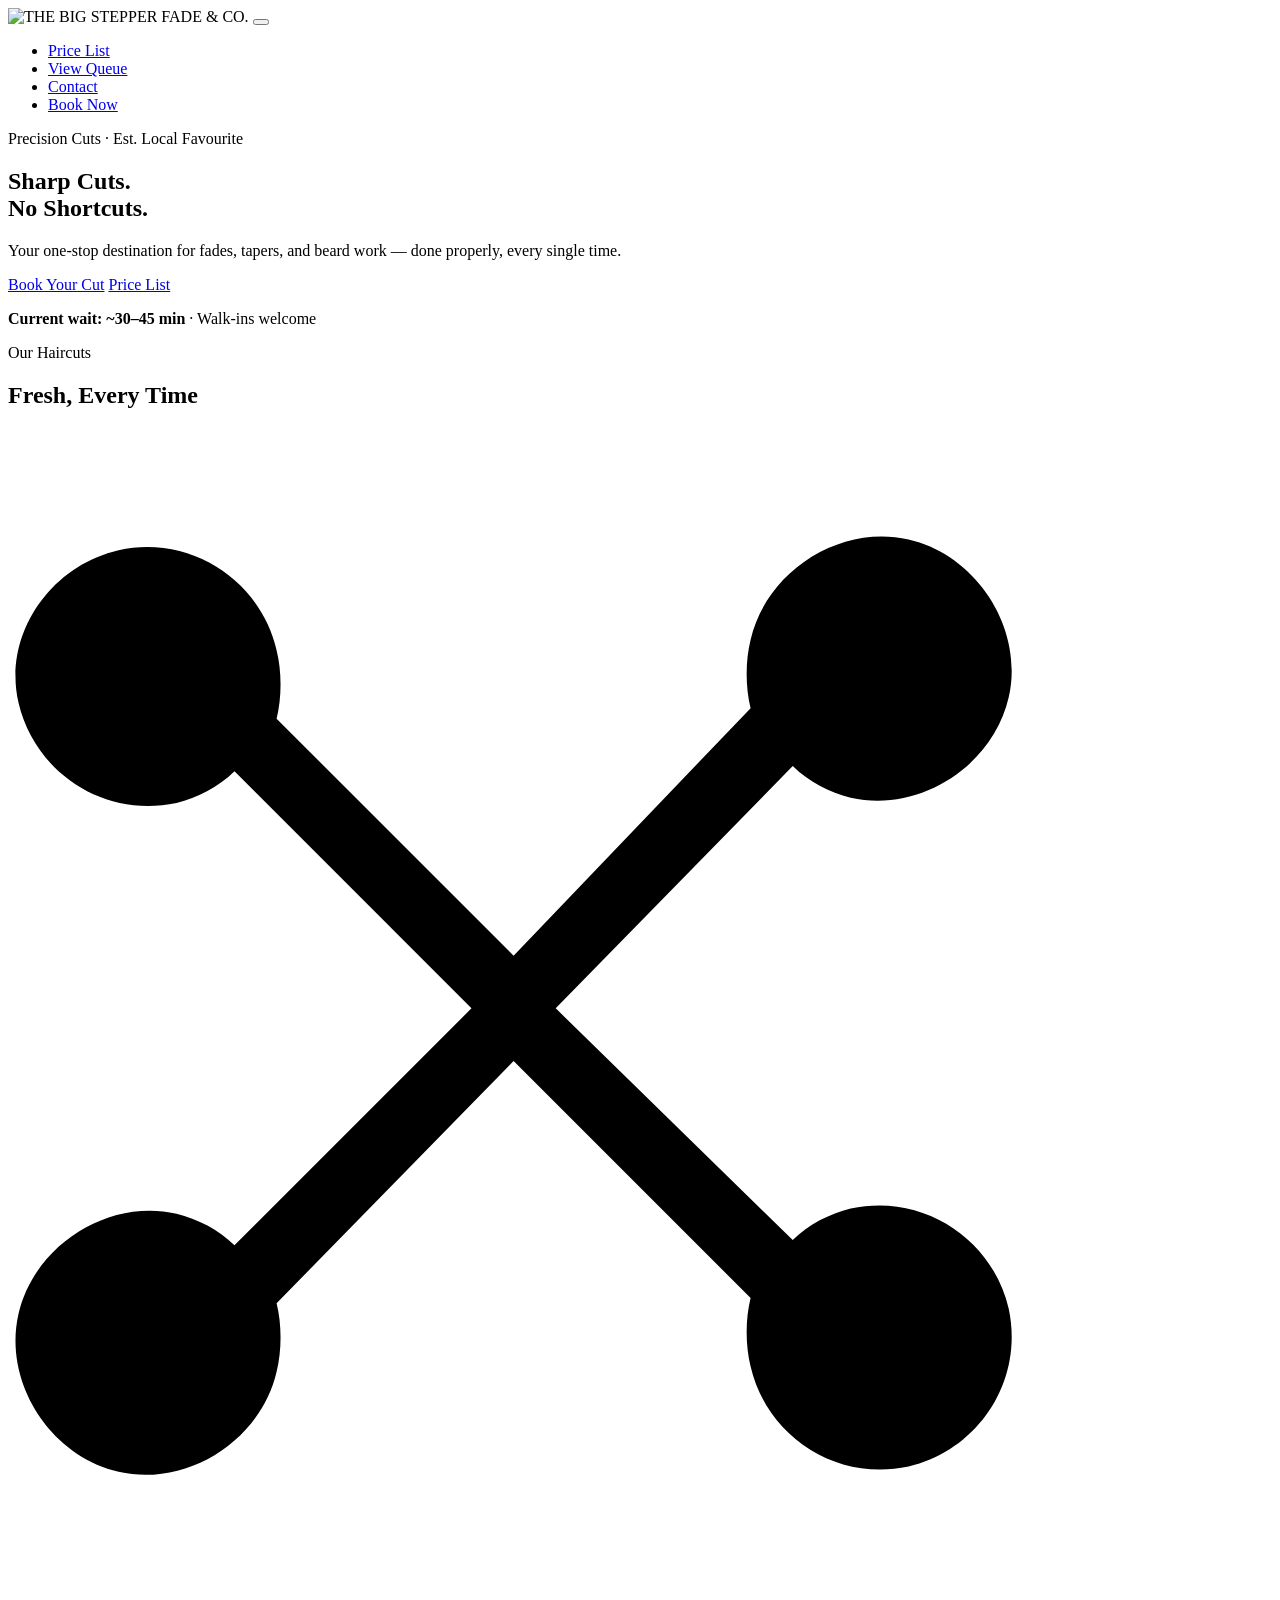
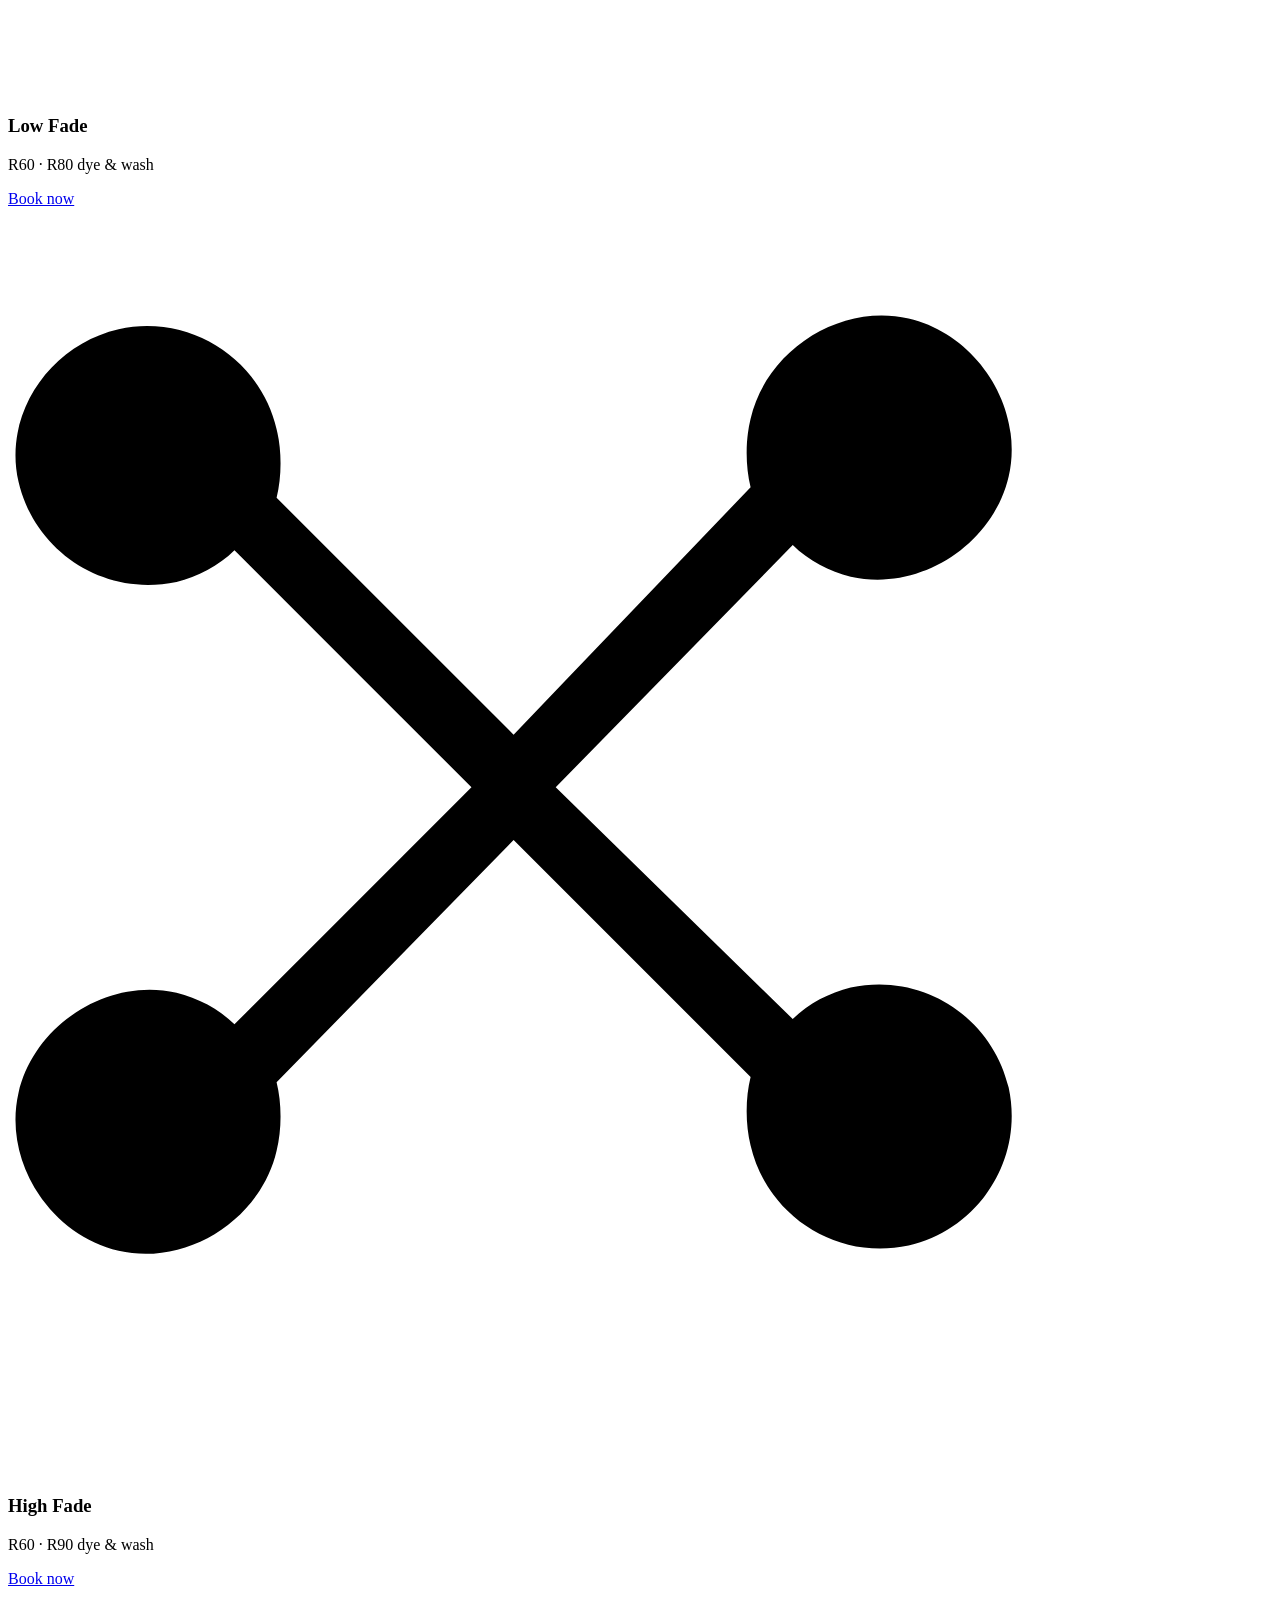
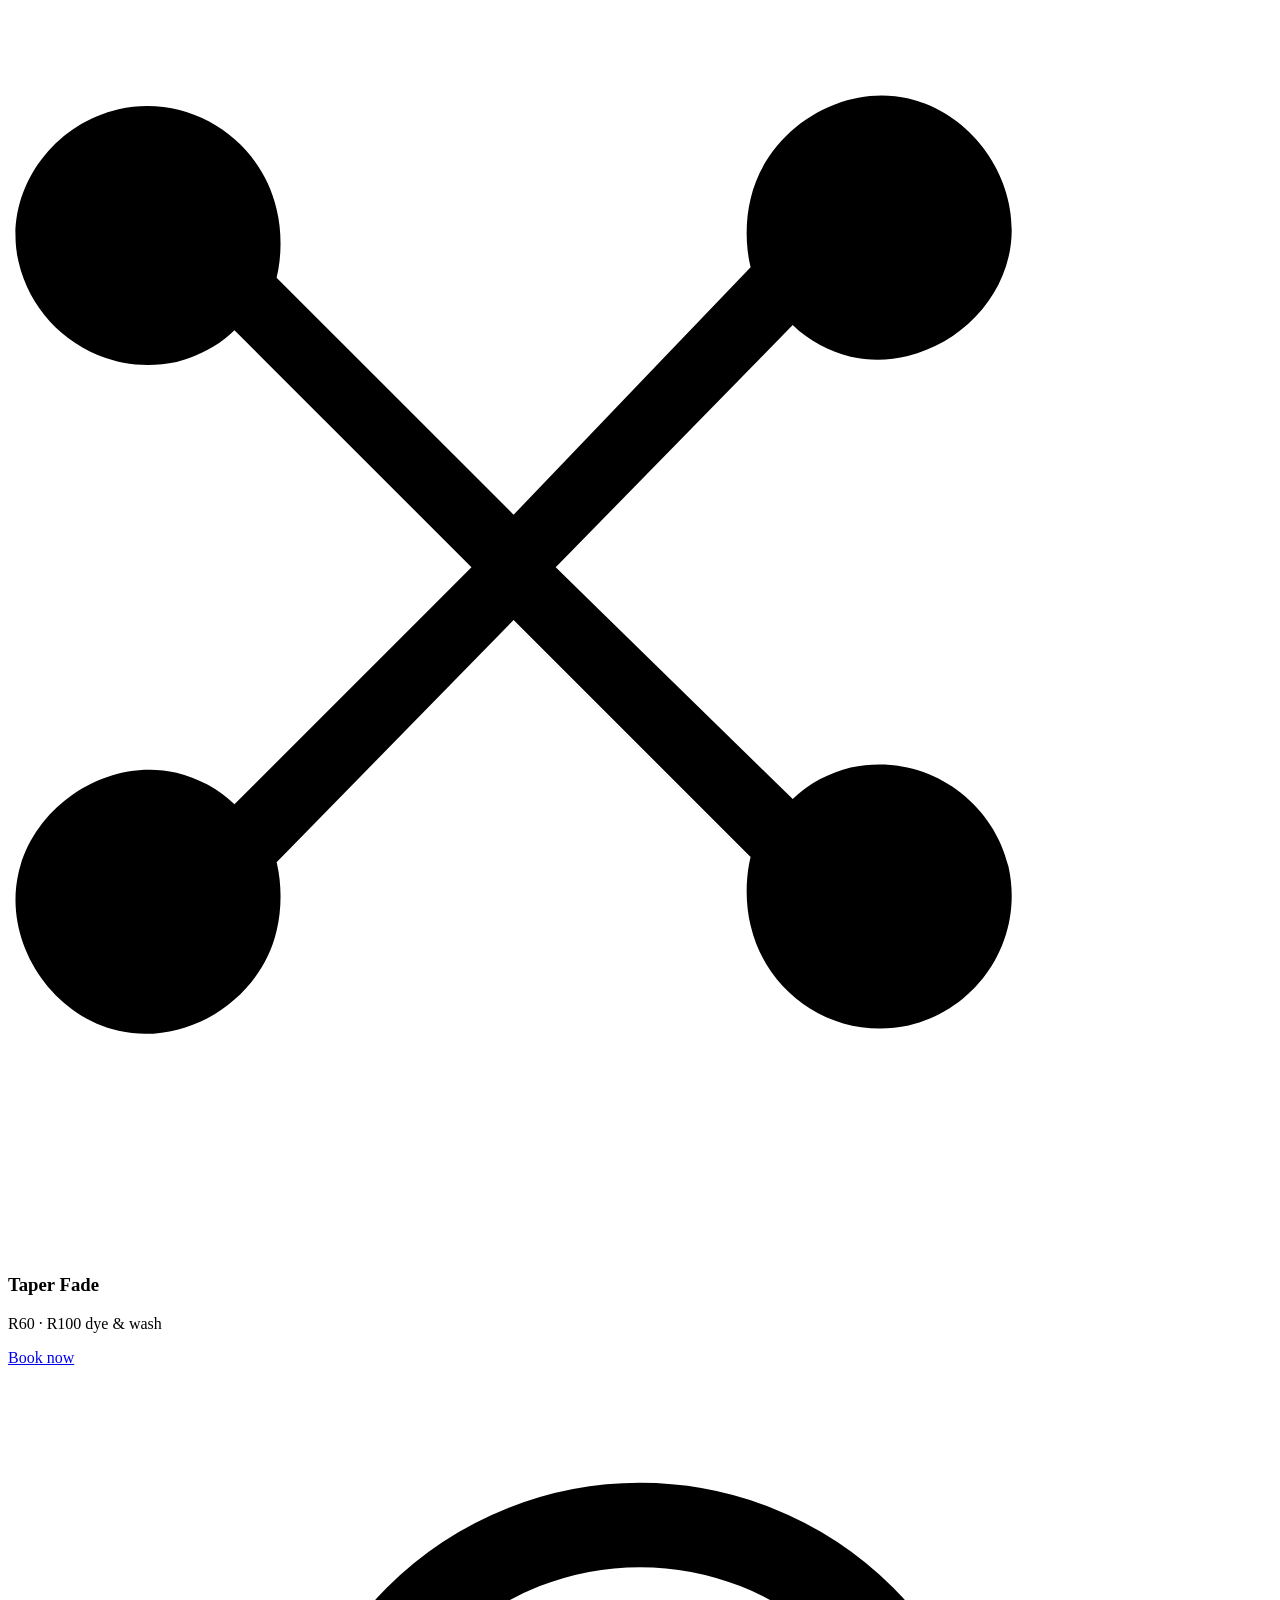
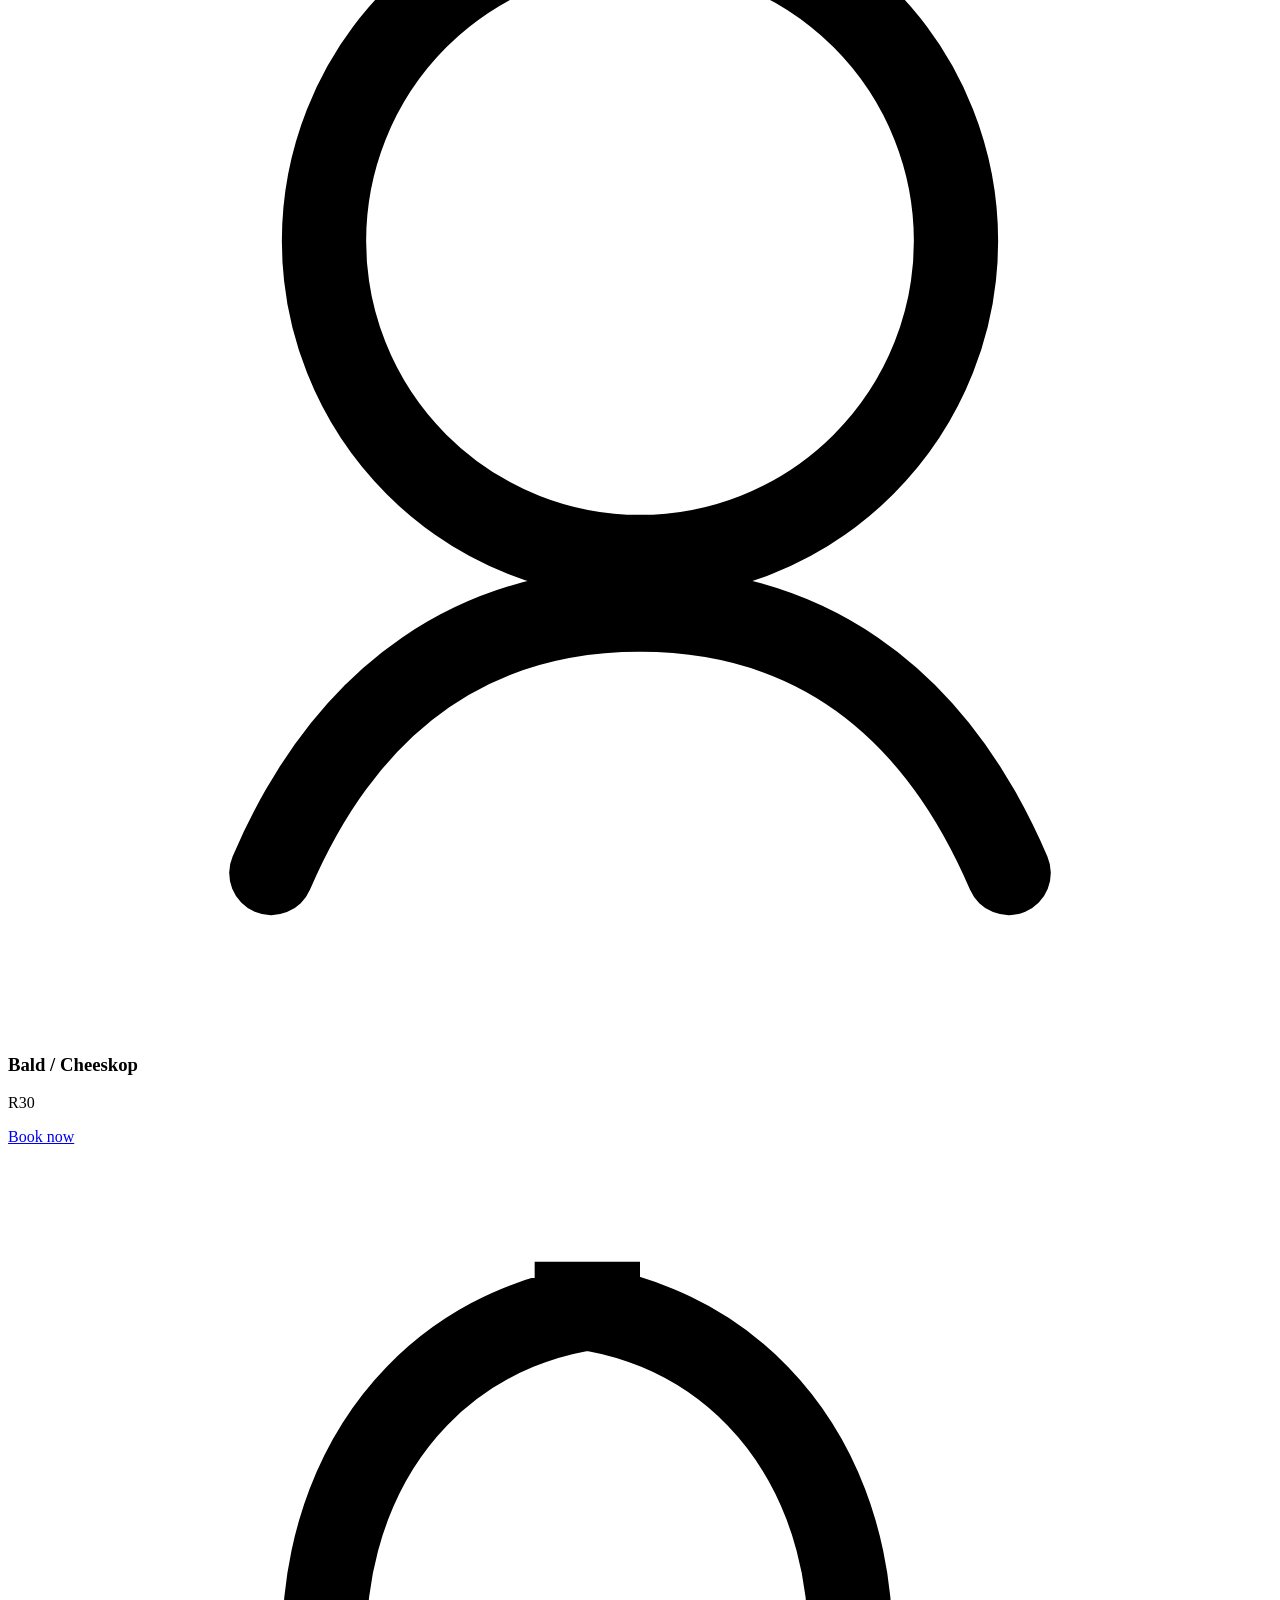
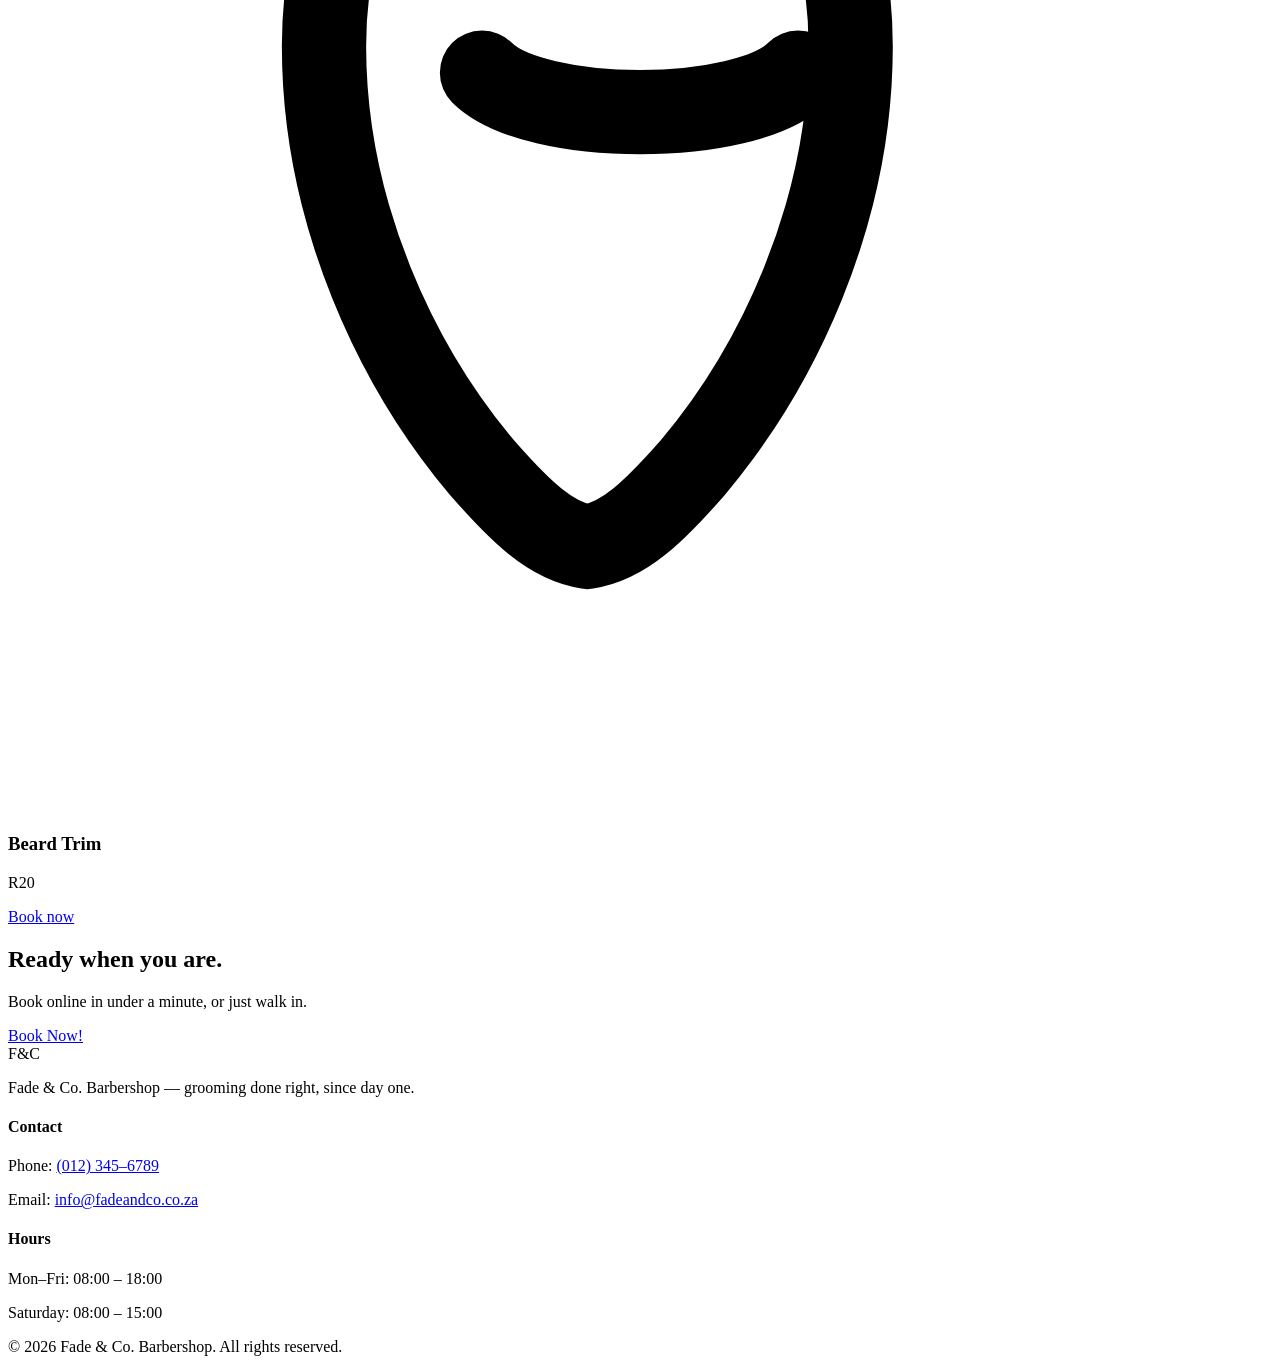
==== html/index.html @ 2b7544cd "new changes" ====
<!DOCTYPE html>
<html lang="en">
<head>
<meta charset="UTF-8">
<meta name="viewport" content="width=device-width, initial-scale=1.0">
<title>Fade &amp; Co. Barbershop</title>
<link rel="preconnect" href="https://fonts.googleapis.com">
<link rel="preconnect" href="https://fonts.gstatic.com" crossorigin>
<link href="https://fonts.googleapis.com/css2?family=Bebas+Neue&family=Jost:wght@400;500;600;700&display=swap" rel="stylesheet">
<link rel="stylesheet" href="styles.css">
</head>
<body>
 
<header class="site-header">
    <div class="header-inner">
        <img src="./Assets/Logo.jpg" alt="THE BIG STEPPER" class="logo">
            <!-- Swap this span for <img src="logo.png" alt="Fade & Co. logo"> when you have your own logo -->
            <span class="logo-text">FADE&nbsp;&amp;&nbsp;CO.</span>
 
        <button class="nav-toggle" id="navToggle" aria-label="Toggle menu" aria-expanded="false">
            <span></span><span></span><span></span>
        </button>
 
        <nav id="siteNav">
            <ul>
                <li><a href="#services">Price List</a></li>
                <li><a href="#queue">View Queue</a></li>
                <li><a href="#contact">Contact</a></li>
                <li><a class=".nav-cta" href="queue.html">Book Now</a></li>
            </ul>
        </nav>
    </div>
</header>
 
<main>
 
    <section id="top" class="hero">
        <div class="hero-media">
            <img src="./Assets/barber-shop.webp" alt="" class="hero-img" onerror="this.style.display='none'">
        </div>
        <div class="hero-overlay"></div>
        <div class="hero-content">
            <p class="eyebrow">Precision Cuts &middot; Est. Local Favourite</p>
            <h1>Sharp Cuts.<br>No Shortcuts.</h1>
            <p class="hero-copy">Your one-stop destination for fades, tapers, and beard work — done properly, every single time.</p>
            <div class="hero-actions">
                <a href="queue.html" class="btn btn-gold">Book Your Cut</a>
                <a href="#services" class="btn btn-outline">Price List</a>
            </div>
        </div>
    </section>
 
    <div class="stripe-divider" role="presentation"></div>
 
    <section id="queue" class="queue-strip">
        <span class="queue-dot" aria-hidden="true"></span>
        <p><strong>Current wait: ~30&ndash;45 min</strong> &middot; Walk-ins welcome</p>
    </section>
 
    <section id="services" class="services">
        <div class="section-heading">
            <p class="eyebrow">Our Haircuts</p>
            <h2>Fresh, Every Time</h2>
        </div>
 
        <div class="cards-container">
 
            <article class="service-card">
                <div class="service-media">
                    <svg class="media-fallback" viewBox="0 0 24 24" aria-hidden="true"><path d="M9.6 12l4.5 4.5c-.1.4-.1.9 0 1.3.3 1.3 1.6 2.2 3 1.9 1.3-.3 2.2-1.6 1.9-3-.3-1.3-1.6-2.2-3-1.9-.4.1-.8.3-1.1.6L10.4 11 14.9 6.4c.3.3.7.5 1.1.6 1.3.3 2.7-.6 3-1.9.3-1.3-.6-2.7-1.9-3-1.3-.3-2.7.6-3 1.9-.1.4-.1.9 0 1.3L9.6 10 5.1 5.5c.1-.4.1-.9 0-1.3-.3-1.3-1.6-2.2-3-1.9C.8 2.6-.1 3.9.2 5.2c.3 1.3 1.6 2.2 3 1.9.4-.1.8-.3 1.1-.6L8.8 11l-4.5 4.5c-.3-.3-.7-.5-1.1-.6-1.3-.3-2.7.6-3 1.9-.3 1.3.6 2.7 1.9 3 1.3.3 2.7-.6 3-1.9.1-.4.1-.9 0-1.3L9.6 12z" fill="currentColor"/></svg>
                    <img src="./Assets/Lowfade.jpg" alt="Low Fade haircut" loading="lazy" onerror="this.style.display='none'">
                </div>
                <div class="service-info">
                    <h3>Low Fade</h3>
                    <p class="price">R60 <span>&middot; R80 dye &amp; wash</span></p>
                    <a href="queue.html" class="btn-book">Book now</a>
                </div>
            </article>
 
            <article class="service-card">
                <div class="service-media">
                    <svg class="media-fallback" viewBox="0 0 24 24" aria-hidden="true"><path d="M9.6 12l4.5 4.5c-.1.4-.1.9 0 1.3.3 1.3 1.6 2.2 3 1.9 1.3-.3 2.2-1.6 1.9-3-.3-1.3-1.6-2.2-3-1.9-.4.1-.8.3-1.1.6L10.4 11 14.9 6.4c.3.3.7.5 1.1.6 1.3.3 2.7-.6 3-1.9.3-1.3-.6-2.7-1.9-3-1.3-.3-2.7.6-3 1.9-.1.4-.1.9 0 1.3L9.6 10 5.1 5.5c.1-.4.1-.9 0-1.3-.3-1.3-1.6-2.2-3-1.9C.8 2.6-.1 3.9.2 5.2c.3 1.3 1.6 2.2 3 1.9.4-.1.8-.3 1.1-.6L8.8 11l-4.5 4.5c-.3-.3-.7-.5-1.1-.6-1.3-.3-2.7.6-3 1.9-.3 1.3.6 2.7 1.9 3 1.3.3 2.7-.6 3-1.9.1-.4.1-.9 0-1.3L9.6 12z" fill="currentColor"/></svg>
                    <img src="./Assets/Highfade.jpg" alt="High Fade haircut" loading="lazy" onerror="this.style.display='none'">
                </div>
                <div class="service-info">
                    <h3>High Fade</h3>
                    <p class="price">R60 <span>&middot; R90 dye &amp; wash</span></p>
                    <a href="queue.html" class="btn-book">Book now</a>
                </div>
            </article>
 
            <article class="service-card">
                <div class="service-media">
                    <svg class="media-fallback" viewBox="0 0 24 24" aria-hidden="true"><path d="M9.6 12l4.5 4.5c-.1.4-.1.9 0 1.3.3 1.3 1.6 2.2 3 1.9 1.3-.3 2.2-1.6 1.9-3-.3-1.3-1.6-2.2-3-1.9-.4.1-.8.3-1.1.6L10.4 11 14.9 6.4c.3.3.7.5 1.1.6 1.3.3 2.7-.6 3-1.9.3-1.3-.6-2.7-1.9-3-1.3-.3-2.7.6-3 1.9-.1.4-.1.9 0 1.3L9.6 10 5.1 5.5c.1-.4.1-.9 0-1.3-.3-1.3-1.6-2.2-3-1.9C.8 2.6-.1 3.9.2 5.2c.3 1.3 1.6 2.2 3 1.9.4-.1.8-.3 1.1-.6L8.8 11l-4.5 4.5c-.3-.3-.7-.5-1.1-.6-1.3-.3-2.7.6-3 1.9-.3 1.3.6 2.7 1.9 3 1.3.3 2.7-.6 3-1.9.1-.4.1-.9 0-1.3L9.6 12z" fill="currentColor"/></svg>
                    <img src="./Assets/Tapperfade.jpg" alt="Taper Fade haircut" loading="lazy" onerror="this.style.display='none'">
                </div>
                <div class="service-info">
                    <h3>Taper Fade</h3>
                    <p class="price">R60 <span>&middot; R100 dye &amp; wash</span></p>
                    <a href="queue.html" class="btn-book">Book now</a>
                </div>
            </article>
 
            <article class="service-card">
                <div class="service-media">
                    <svg class="media-fallback" viewBox="0 0 24 24" aria-hidden="true"><circle cx="12" cy="9" r="6" fill="none" stroke="currentColor" stroke-width="1.6"/><path d="M5 21c1.5-3.5 4-5 7-5s5.5 1.5 7 5" fill="none" stroke="currentColor" stroke-width="1.6" stroke-linecap="round"/></svg>
                    <img src="./Assets/cheesekop.jpg" alt="Bald / cheeskop cut" loading="lazy" onerror="this.style.display='none'">
                </div>
                <div class="service-info">
                    <h3>Bald / Cheeskop</h3>
                    <p class="price">R30</p>
                    <a href="queue.html" class="btn-book">Book now</a>
                </div>
            </article>
 
            <article class="service-card">
                <div class="service-media">
                    <svg class="media-fallback" viewBox="0 0 24 24" aria-hidden="true"><path d="M12 3c-3.3 0-6 2.5-6 6.5 0 3.2 1.4 6.1 3 8 .7.8 1.3 1.4 2 1.5.7-.1 1.3-.7 2-1.5 1.6-1.9 3-4.8 3-8 0-4-2.7-6.5-6-6.5z" fill="none" stroke="currentColor" stroke-width="1.6"/><path d="M9 10c1 1 5 1 6 0" fill="none" stroke="currentColor" stroke-width="1.6" stroke-linecap="round"/></svg>
                    <img src="./Assets/beard.webp" alt="Beard trim" loading="lazy" onerror="this.style.display='none'">
                </div>
                <div class="service-info">
                    <h3>Beard Trim</h3>
                    <p class="price">R20</p>
                    <a href="queue.html" class="btn-book">Book now</a>
                </div>
            </article>
 
        </div>
    </section>
 
    <section id="book" class="cta-band">
        <h2>Ready when you are.</h2>
        <p>Book online in under a minute, or just walk in.</p>
        <a href="queue.html" class="btn btn-gold">Book Now!</a>
    </section>
 
</main>
 
<footer id="contact" class="site-footer">
    <div class="footer-inner">
        <div class="footer-col">
            <span class="logo-mark small">F&amp;C</span>
            <p class="footer-about">Fade &amp; Co. Barbershop &mdash; grooming done right, since day one.</p>
        </div>
        <div class="footer-col">
            <h4>Contact</h4>
            <p>Phone: <a href="tel:+27123456789">(012) 345&ndash;6789</a></p>
            <p>Email: <a href="mailto:info@fadeandco.co.za">info@fadeandco.co.za</a></p>
        </div>
        <div class="footer-col">
            <h4>Hours</h4>
            <p>Mon&ndash;Fri: 08:00 &ndash; 18:00</p>
            <p>Saturday: 08:00 &ndash; 15:00</p>
        </div>
    </div>
    <div class="footer-bottom">
        <p>&copy; 2026 Fade &amp; Co. Barbershop. All rights reserved.</p>
    </div>
</footer>
 
<script>
    const navToggle = document.getElementById('navToggle');
    const siteNav = document.getElementById('siteNav');
    navToggle.addEventListener('click', () => {
        const open = siteNav.classList.toggle('open');
        navToggle.setAttribute('aria-expanded', open);
    });
    siteNav.querySelectorAll('a').forEach(link => {
        link.addEventListener('click', () => {
            siteNav.classList.remove('open');
            navToggle.setAttribute('aria-expanded', false);
        });
    });
</script>
 
</body>
</html>
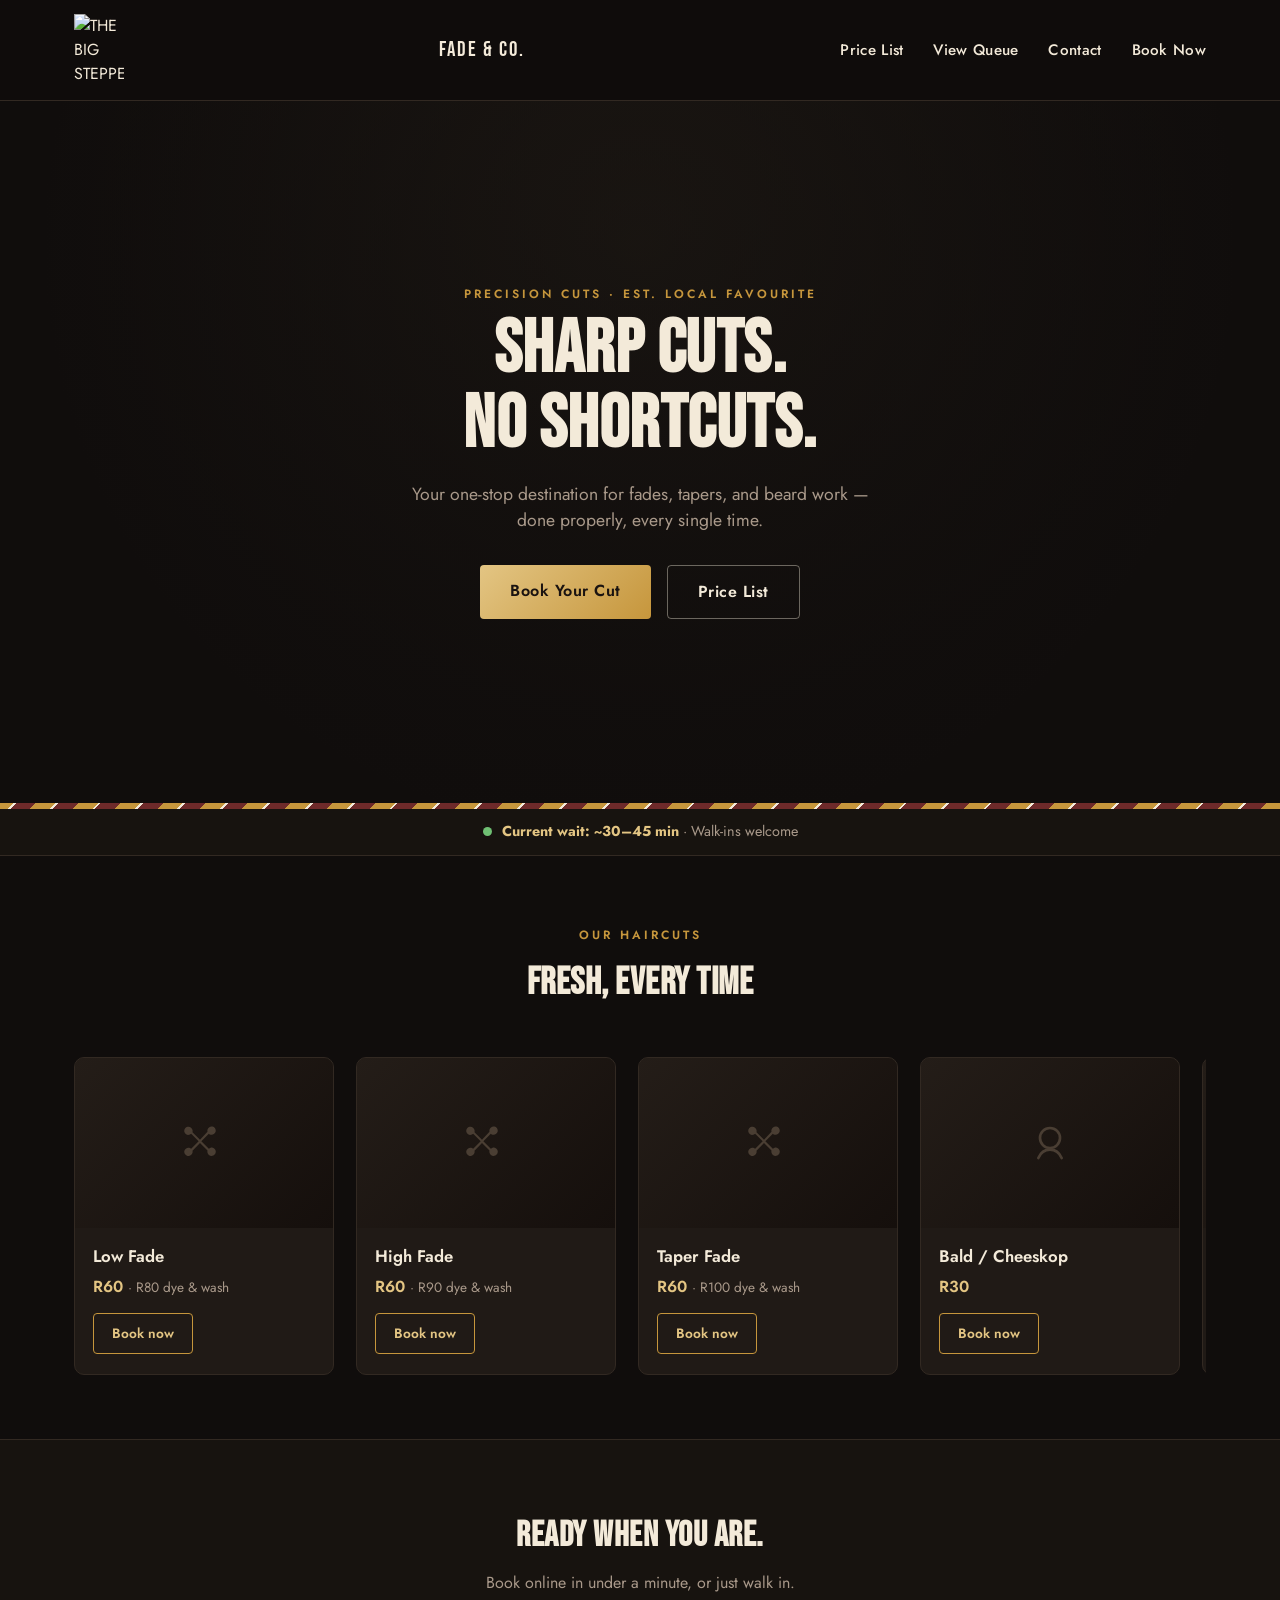
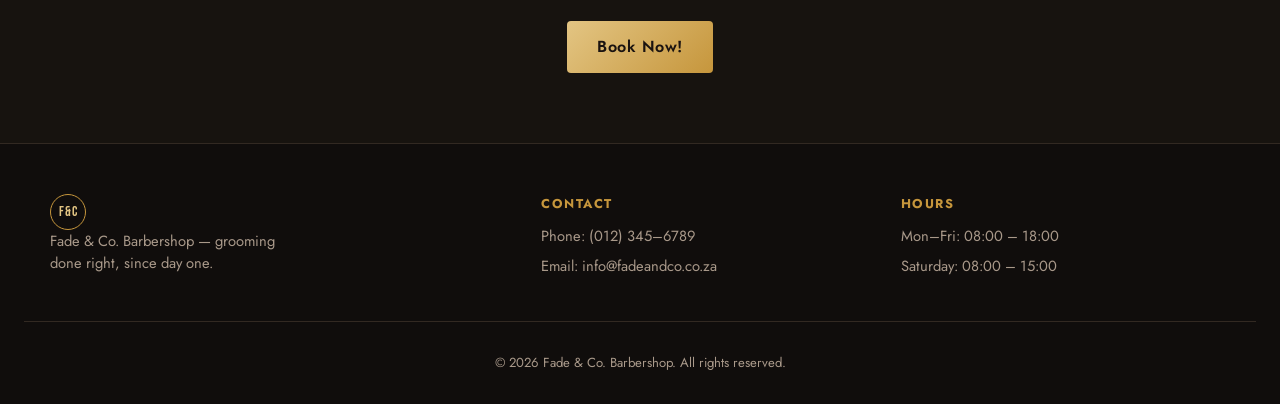
==== commit 231f499b: "Update stylesheet link path in index.html" ====
--- a/html/index.html
+++ b/html/index.html
@@ -7,7 +7,7 @@
 <link rel="preconnect" href="https://fonts.googleapis.com">
 <link rel="preconnect" href="https://fonts.gstatic.com" crossorigin>
 <link href="https://fonts.googleapis.com/css2?family=Bebas+Neue&family=Jost:wght@400;500;600;700&display=swap" rel="stylesheet">
-<link rel="stylesheet" href="styles.css">
+<link rel="stylesheet" href="../css/styles.css">
 </head>
 <body>
  
@@ -174,4 +174,4 @@
 </script>
  
 </body>
-</html>+</html>
--- a/css/styles.css
+++ b/css/styles.css
@@ -0,0 +1,381 @@
+/* ===== Tokens ===== */
+:root {
+    --bg: #100D0C;
+    --bg-alt: #17130F;
+    --panel: #201A16;
+    --panel-border: #322922;
+    --gold: #C6963C;
+    --gold-light: #E3C583;
+    --wine: #6E2A2A;
+    --cream: #F3EAD9;
+    --muted: #A9998A;
+ 
+    --display: 'Bebas Neue', sans-serif;
+    --body: 'Jost', sans-serif;
+ 
+    --radius: 10px;
+    --max: 1180px;
+}
+ 
+* { box-sizing: border-box; }
+ 
+html { scroll-behavior: smooth; }
+ 
+body {
+    margin: 0;
+    background: var(--bg);
+    color: var(--cream);
+    font-family: var(--body);
+    line-height: 1.5;
+    -webkit-font-smoothing: antialiased;
+}
+ 
+h1, h2, h3 {
+    font-family: var(--display);
+    letter-spacing: 0.5px;
+    margin: 0;
+    color: var(--cream);
+}
+ 
+a { color: inherit; }
+ 
+.eyebrow {
+    font-family: var(--body);
+    font-weight: 600;
+    text-transform: uppercase;
+    letter-spacing: 3px;
+    font-size: 0.75rem;
+    color: var(--gold);
+    margin: 0 0 10px;
+}
+ 
+/* ===== Buttons ===== */
+.btn {
+    display: inline-block;
+    padding: 14px 30px;
+    border-radius: 4px;
+    font-family: var(--body);
+    font-weight: 600;
+    letter-spacing: 0.5px;
+    text-decoration: none;
+    text-align: center;
+    transition: transform 0.15s ease, box-shadow 0.15s ease, background 0.15s ease;
+}
+.btn-gold {
+    background: linear-gradient(135deg, var(--gold-light), var(--gold));
+    color: #1A1310;
+}
+.btn-gold:hover { transform: translateY(-2px); box-shadow: 0 10px 24px rgba(198,150,60,0.35); }
+ 
+.btn-outline {
+    background: transparent;
+    color: var(--cream);
+    border: 1.5px solid rgba(243,234,217,0.4);
+}
+.btn-outline:hover { border-color: var(--gold); color: var(--gold-light); }
+ 
+.btn-book {
+    display: inline-block;
+    margin-top: 14px;
+    padding: 9px 18px;
+    font-size: 0.85rem;
+    font-weight: 600;
+    color: var(--gold-light);
+    border: 1px solid var(--gold);
+    border-radius: 4px;
+    text-decoration: none;
+    transition: background 0.15s ease, color 0.15s ease;
+}
+.btn-book:hover { background: var(--gold); color: #1A1310; }
+ 
+@media (prefers-reduced-motion: reduce) {
+    * { transition: none !important; scroll-behavior: auto !important; }
+}
+ 
+/* ===== Header ===== */
+.site-header {
+    position: sticky;
+    top: 0;
+    z-index: 50;
+    background: rgba(16, 13, 12, 0.9);
+    backdrop-filter: blur(8px);
+    border-bottom: 1px solid var(--panel-border);
+}
+.header-inner {
+    max-width: var(--max);
+    margin: 0 auto;
+    padding: 14px 24px;
+    display: flex;
+    align-items: center;
+    justify-content: space-between;
+}
+.logo {
+    width: 50px;
+    height: auto;
+    display: flex;
+    align-items: center;
+    gap: 12px;
+    text-decoration: none;
+}
+.logo-mark {
+    display: grid;
+    place-items: center;
+    width: 42px;
+    height: 42px;
+    border-radius: 50%;
+    border: 1.5px solid var(--gold);
+    color: var(--gold-light);
+    font-family: var(--display);
+    font-size: 1.05rem;
+    letter-spacing: 1px;
+}
+.logo-mark.small { width: 36px; height: 36px; font-size: 0.9rem; }
+.logo-text {
+    font-family: var(--display);
+    font-size: 1.3rem;
+    letter-spacing: 2px;
+    color: var(--cream);
+}
+ 
+nav ul {
+    list-style: none;
+    display: flex;
+    align-items: center;
+    gap: 30px;
+    margin: 0;
+    padding: 0;
+}
+nav a {
+    text-decoration: none;
+    color: var(--cream);
+    font-weight: 500;
+    font-size: 0.95rem;
+    letter-spacing: 0.3px;
+    transition: color 0.15s ease;
+}
+nav a:hover { color: var(--gold-light); }
+.nav-cta {
+    background: var(--gold);
+    color: #1A1310 !important;
+    padding: 9px 20px;
+    border-radius: 4px;
+    font-weight: 600;
+}
+.nav-cta:hover { background: var(--gold-light); }
+ 
+.nav-toggle {
+    display: none;
+    flex-direction: column;
+    gap: 5px;
+    background: none;
+    border: none;
+    cursor: pointer;
+    padding: 6px;
+}
+.nav-toggle span {
+    width: 24px;
+    height: 2px;
+    background: var(--cream);
+}
+ 
+/* ===== Hero ===== */
+.hero {
+    position: relative;
+    min-height: 78vh;
+    display: flex;
+    align-items: center;
+    justify-content: center;
+    text-align: center;
+    overflow: hidden;
+    background: radial-gradient(circle at 50% 20%, #262019 0%, #100D0C 70%);
+}
+.hero-media { position: absolute; inset: 0; }
+.hero-img { width: 100%; height: 100%; object-fit: cover; }
+.hero-overlay {
+    position: absolute; inset: 0;
+    background: linear-gradient(180deg, rgba(16,13,12,0.55) 0%, rgba(16,13,12,0.85) 100%);
+}
+.hero-content {
+    position: relative;
+    max-width: 680px;
+    padding: 0 24px;
+}
+.hero h1 {
+    font-size: clamp(2.8rem, 7vw, 4.6rem);
+    line-height: 1.02;
+    margin-bottom: 18px;
+}
+.hero-copy {
+    color: var(--muted);
+    font-size: 1.1rem;
+    max-width: 480px;
+    margin: 0 auto 32px;
+}
+.hero-actions {
+    display: flex;
+    gap: 16px;
+    justify-content: center;
+    flex-wrap: wrap;
+}
+ 
+/* ===== Signature stripe divider ===== */
+.stripe-divider {
+    height: 6px;
+    background: repeating-linear-gradient(
+        -45deg,
+        var(--gold) 0px, var(--gold) 14px,
+        var(--wine) 14px, var(--wine) 28px,
+        var(--cream) 28px, var(--cream) 30px
+    );
+}
+ 
+/* ===== Queue strip ===== */
+.queue-strip {
+    background: var(--bg-alt);
+    border-bottom: 1px solid var(--panel-border);
+    display: flex;
+    align-items: center;
+    justify-content: center;
+    gap: 10px;
+    padding: 12px 16px;
+    font-size: 0.9rem;
+    color: var(--muted);
+}
+.queue-strip p { margin: 0; }
+.queue-strip strong { color: var(--gold-light); }
+.queue-dot {
+    width: 9px;
+    height: 9px;
+    border-radius: 50%;
+    background: #6FBF73;
+    box-shadow: 0 0 0 0 rgba(111,191,115, 0.6);
+    animation: pulse 2s infinite;
+}
+@keyframes pulse {
+    0%   { box-shadow: 0 0 0 0 rgba(111,191,115,0.55); }
+    70%  { box-shadow: 0 0 0 8px rgba(111,191,115,0); }
+    100% { box-shadow: 0 0 0 0 rgba(111,191,115,0); }
+}
+ 
+/* ===== Services ===== */
+.services { padding: 70px 24px 40px; max-width: var(--max); margin: 0 auto; }
+.section-heading { text-align: center; margin-bottom: 40px; }
+.section-heading h2 { font-size: 2.4rem; }
+ 
+.cards-container {
+    display: flex;
+    overflow-x: auto;
+    gap: 22px;
+    padding: 6px 4px 24px;
+    scroll-snap-type: x proximity;
+}
+.cards-container::-webkit-scrollbar { height: 6px; }
+.cards-container::-webkit-scrollbar-thumb { background: var(--panel-border); border-radius: 4px; }
+ 
+.service-card {
+    scroll-snap-align: start;
+    flex: 0 0 260px;
+    background: var(--panel);
+    border: 1px solid var(--panel-border);
+    border-radius: var(--radius);
+    overflow: hidden;
+    transition: transform 0.2s ease, border-color 0.2s ease;
+}
+.service-card:hover {
+    transform: translateY(-4px);
+    border-color: var(--gold);
+}
+.service-media {
+    position: relative;
+    height: 170px;
+    background: linear-gradient(135deg, #241D18, #150F0C);
+    display: grid;
+    place-items: center;
+}
+.media-fallback {
+    width: 40px;
+    height: 40px;
+    color: #4A3E33;
+}
+.service-media img {
+    position: absolute; inset: 0;
+    width: 100%; height: 100%;
+    object-fit: cover;
+}
+.service-info { padding: 16px 18px 20px; }
+.service-info h3 {
+    font-family: var(--body);
+    font-weight: 600;
+    font-size: 1.05rem;
+    letter-spacing: 0;
+    margin-bottom: 6px;
+}
+.price { margin: 0; color: var(--gold-light); font-weight: 600; }
+.price span { color: var(--muted); font-weight: 400; font-size: 0.85rem; }
+ 
+/* ===== CTA band ===== */
+.cta-band {
+    text-align: center;
+    padding: 70px 24px;
+    background: var(--bg-alt);
+    border-top: 1px solid var(--panel-border);
+    border-bottom: 1px solid var(--panel-border);
+}
+.cta-band h2 { font-size: 2.2rem; margin-bottom: 8px; }
+.cta-band p { color: var(--muted); margin: 0 0 26px; }
+ 
+/* ===== Footer ===== */
+.site-footer { background: var(--bg); padding: 50px 24px 0; }
+.footer-inner {
+    max-width: var(--max);
+    margin: 0 auto;
+    display: grid;
+    grid-template-columns: 1.4fr 1fr 1fr;
+    gap: 30px;
+    padding-bottom: 36px;
+}
+.footer-col h4 {
+    font-family: var(--body);
+    text-transform: uppercase;
+    letter-spacing: 1.5px;
+    font-size: 0.8rem;
+    color: var(--gold);
+    margin: 0 0 12px;
+}
+.footer-col p { margin: 0 0 8px; color: var(--muted); font-size: 0.92rem; }
+.footer-col a { text-decoration: none; color: var(--muted); }
+.footer-col a:hover { color: var(--gold-light); }
+.footer-about { margin-top: 12px; max-width: 260px; }
+.footer-bottom {
+    border-top: 1px solid var(--panel-border);
+    text-align: center;
+    padding: 18px 0;
+    color: var(--muted);
+    font-size: 0.82rem;
+}
+ 
+/* ===== Responsive ===== */
+@media (max-width: 780px) {
+    nav#siteNav {
+        position: absolute;
+        top: 100%;
+        left: 0; right: 0;
+        background: var(--bg);
+        border-bottom: 1px solid var(--panel-border);
+        display: none;
+    }
+    nav#siteNav.open { display: block; }
+    nav#siteNav ul {
+        flex-direction: column;
+        align-items: stretch;
+        gap: 0;
+        padding: 10px 24px 20px;
+    }
+    nav#siteNav li { padding: 10px 0; border-bottom: 1px solid var(--panel-border); }
+    nav#siteNav li:last-child { border-bottom: none; padding-top: 16px; }
+    .nav-cta { display: inline-block; text-align: center; }
+    .nav-toggle { display: flex; }
+ 
+    .footer-inner { grid-template-columns: 1fr; }
+}
+ 
